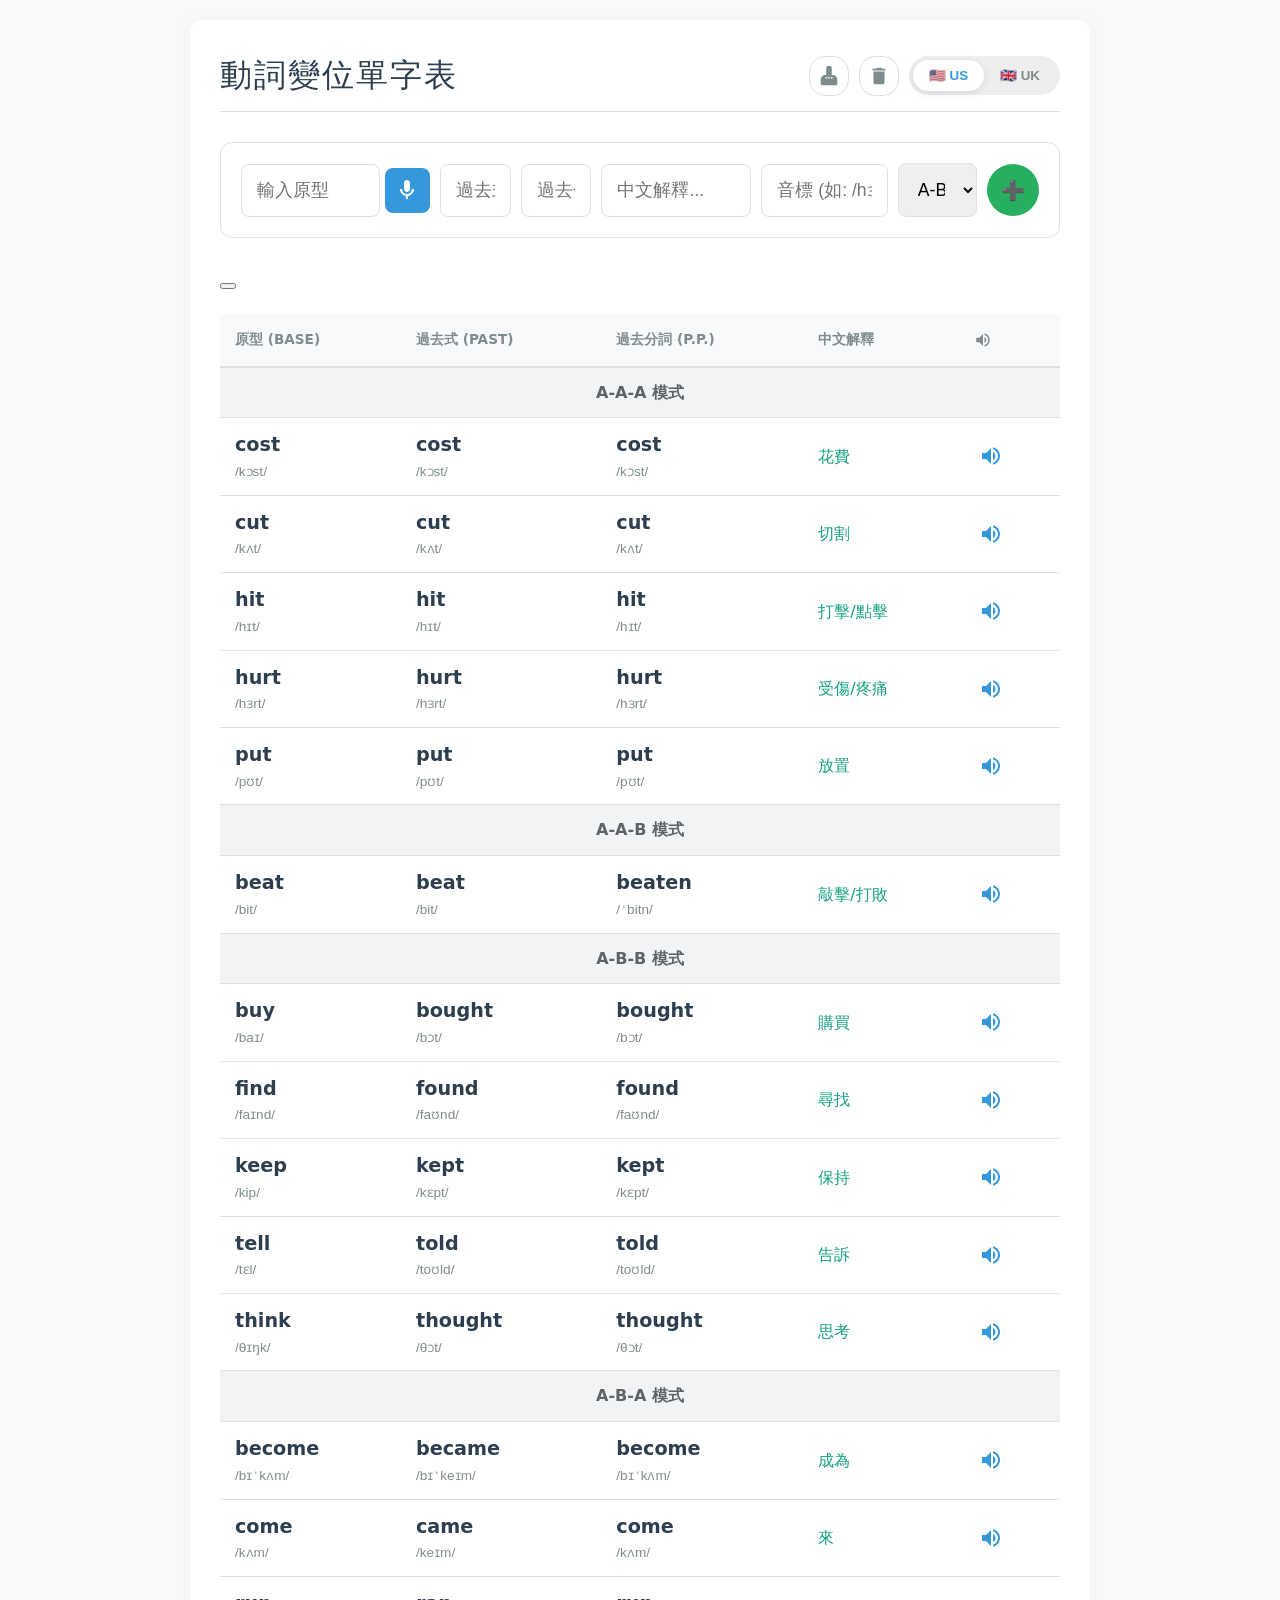
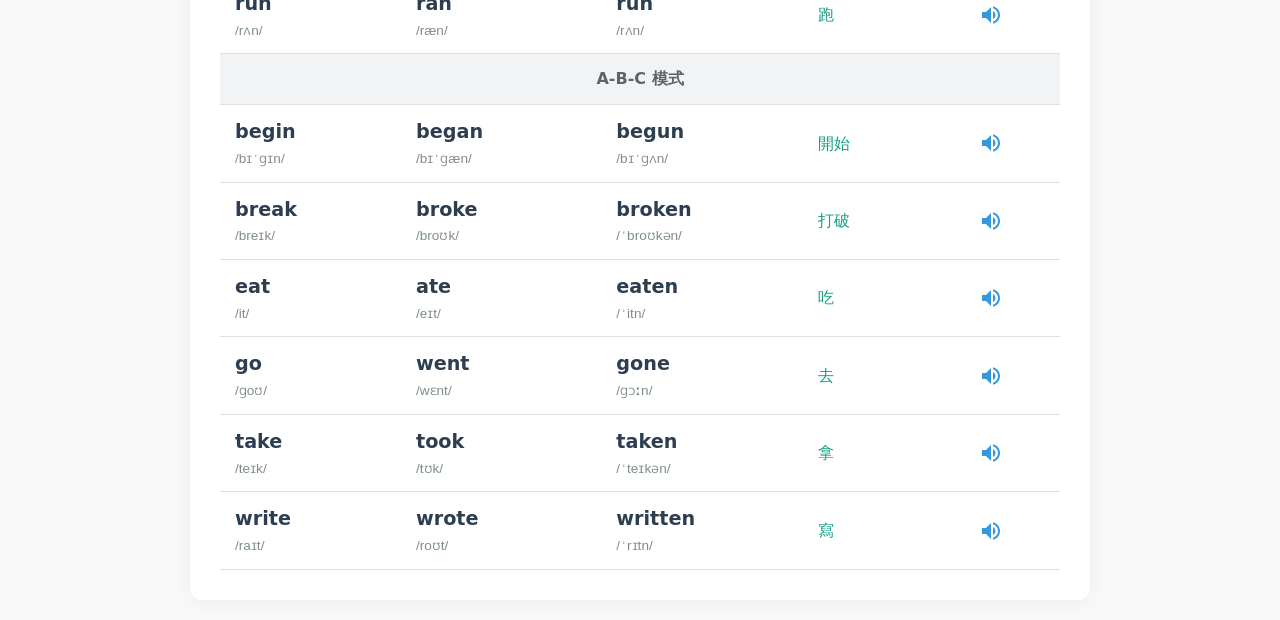
==== index.html @ b999a25f "Add files via upload" ====
<!DOCTYPE html>
<html lang="zh-TW">
<head>
    <meta charset="UTF-8">
    <meta name="viewport" content="width=device-width, initial-scale=1.0">
    <!-- 增加安全性：內容安全政策 (CSP) -->
    <meta http-equiv="Content-Security-Policy" content="default-src 'self'; script-src 'self' 'unsafe-inline'; style-src 'self' 'unsafe-inline'; connect-src 'self' https://api.dictionaryapi.dev https://api.mymemory.translated.net;">
    <title>動詞三態字典表 - Verb Conjugation</title>
    <link rel="stylesheet" href="style.css">
    <style>
        /* 確保 PC 版輸入框比例優化 */
        /* PC specific styles */
        @media (min-width: 601px) {
            .add-bar { display: flex; gap: 10px; align-items: center; }
            .add-input-group { flex: 4; display: flex; gap: 5px; align-items: center; }
            .input-with-hint { flex: 1.5; }
            #add-mean { flex: 2.5; }
            #add-ipa { flex: 2; }
            #add-type { flex: 1; }
            .add-bar input, .add-bar select { width: 100%; min-width: 0; }
        }
    </style>
</head>
<body>

<div class="container">
    <div class="header-container">
        <h1>動詞變位單字表</h1>
        <div class="header-controls">
            <button id="btn-clear-input" class="toggle-btn btn-manage" title="清除輸入內容" style="display: flex;">
                <svg class="icon" viewBox="0 0 24 24"><path d="M16 11h-1V3c0-1.1-.9-2-2-2h-2c-1.1 0-2 .9-2 2v8H8c-2.76 0-5 2.24-5 5v5c0 .55.45 1 1 1h16c.55 0 1-.45 1-1v-5c0-2.76-2.24-5-5-5zM9 13c.55 0 1 .45 1 1s-.45 1-1 1-1-.45-1-1 .45-1 1-1zm3 0c.55 0 1 .45 1 1s-.45 1-1 1-1-.45-1-1 .45-1 1-1zm3 0c.55 0 1 .45 1 1s-.45 1-1 1-1-.45-1-1 .45-1 1-1z"/></svg>
            </button>
            <button id="btn-toggle-delete" class="toggle-btn btn-manage" style="border: 1px solid var(--border-color); padding: 8px; display: flex; align-items: center; justify-content: center;" title="批量管理">
                <svg class="icon" viewBox="0 0 24 24"><path d="M6 19c0 1.1.9 2 2 2h8c1.1 0 2-.9 2-2V7H6v12zM19 4h-3.5l-1-1h-5l-1 1H5v2h14V4z"/></svg>
            </button>
            <div class="toggle-group">
                <button id="btn-us" class="toggle-btn active" title="美式發音">🇺🇸 US</button>
                <button id="btn-uk" class="toggle-btn" title="英式發音">🇬🇧 UK</button>
            </div>
        </div>
    </div>
    
    <!-- 快速新增功能區 -->
    <div class="add-bar">
        <div class="add-input-group">
            <input type="text" id="add-base" placeholder="輸入原型 ">
            <button id="btn-mic" title="語音輸入">
                <svg class="icon" viewBox="0 0 24 24"><path d="M12 14c1.66 0 3-1.34 3-3V5c0-1.66-1.34-3-3-3S9 3.34 9 5v6c0 1.66 1.34 3 3 3z"/><path d="M17 11c0 2.76-2.24 5-5 5s-5-2.24-5-5H5c0 3.53 2.61 6.43 6 6.92V21h2v-3.08c3.39-.49 6-3.39 6-6.92h-2z"/></svg>
            </button>
        </div>
        <div class="input-with-hint">
            <input type="text" id="add-past" placeholder="過去式 (Past)">
        </div>
        <div class="input-with-hint">
            <input type="text" id="add-pp" placeholder="過去分詞 (P.P.)">
        </div>
        <input type="text" id="add-mean" placeholder="中文解釋...">
        <input type="text" id="add-ipa" placeholder="音標 (如: /hɜrt/)">
        <select id="add-type" title="選擇變化模式">
            <option value="A-B-B">A-B-B (常見)</option>
            <option value="A-B-C">A-B-C</option>
            <option value="A-A-A">A-A-A</option>
            <option value="A-B-A">A-B-A</option>
        </select>
        <button class="btn-add" id="btn-confirm-add" title="確認加入">➕</button>
    </div>

    <div id="autofill-note" class="autofill-note">💡 查無收錄內容，請檢查預測結果或自行填入。</div>

    <button id="btn-confirm-delete" title="刪除"></button>

    <div class="table-container" style="overflow-x: auto; -webkit-overflow-scrolling: touch;">
        <table>
            <thead>
                <tr id="tableHeader">
                    <th class="checkbox-cell" style="display: none;"><input type="checkbox" id="select-all"></th>
                    <th>原型 (Base)</th>
                    <th>過去式 (Past)</th>
                    <th>過去分詞 (P.P.)</th>
                    <th>中文解釋</th>
                    <th title="發音">
                        <svg class="icon" style="width: 18px; height: 18px; color: #7f8c8d;" viewBox="0 0 24 24">
                            <path d="M3 9v6h4l5 5V4L7 9H3zm13.5 3c0-1.77-1.02-3.29-2.5-4.03v8.05c1.48-.73 2.5-2.25 2.5-4.02zM14 3.23v2.06c2.89.86 5 3.54 5 6.71s-2.11 5.85-5 6.71v2.06c4.01-.91 7-4.49 7-8.77s-2.99-7.86-7-8.77z"/>
                        </svg>
                    </th>
                </tr>
            </thead>
            <tbody id="verbTableBody">
                <!-- 動詞資料將由 JS 填充 -->
            </tbody>
        </table>
    </div>
</div>

<script>
    document.addEventListener('DOMContentLoaded', () => {
        const speakerIcon = `<svg class="icon" viewBox="0 0 24 24"><path d="M3 9v6h4l5 5V4L7 9H3zm13.5 3c0-1.77-1.02-3.29-2.5-4.03v8.05c1.48-.73 2.5-2.25 2.5-4.02zM14 3.23v2.06c2.89.86 5 3.54 5 6.71s-2.11 5.85-5 6.71v2.06c4.01-.91 7-4.49 7-8.77s-2.99-7.86-7-8.77z"/></svg>`;
        const manageIcon = `<svg class="icon" viewBox="0 0 24 24"><path d="M6 19c0 1.1.9 2 2 2h8c1.1 0 2-.9 2-2V7H6v12zM19 4h-3.5l-1-1h-5l-1 1H5v2h14V4z"/></svg>`;
        const cancelIcon = `<svg class="icon" viewBox="0 0 24 24"><path d="M19 6.41L17.59 5 12 10.59 6.41 5 5 6.41 10.59 12 5 17.59 6.41 19 12 13.41 17.59 19 19 17.59 13.41 12z"/></svg>`;

        const defaultVerbs = [
            // A-A-A 模式 (三態同形)
            { type: "A-A-A", mean: "切割", base: { us: ["cut", "/kʌt/"], uk: ["cut", "/kʌt/"] }, past: { us: ["cut", "/kʌt/"], uk: ["cut", "/kʌt/"] }, pp: { us: ["cut", "/kʌt/"], uk: ["cut", "/kʌt/"] } },
            { type: "A-A-A", mean: "放置", base: { us: ["put", "/pʊt/"], uk: ["put", "/pʊt/"] }, past: { us: ["put", "/pʊt/"], uk: ["put", "/pʊt/"] }, pp: { us: ["put", "/pʊt/"], uk: ["put", "/pʊt/"] } },
            { type: "A-A-A", mean: "花費", base: { us: ["cost", "/kɔst/"], uk: ["cost", "/kɒst/"] }, past: { us: ["cost", "/kɔst/"], uk: ["cost", "/kɒst/"] }, pp: { us: ["cost", "/kɔst/"], uk: ["cost", "/kɒst/"] } },
            { type: "A-A-A", mean: "受傷/疼痛", base: { us: ["hurt", "/hɜrt/"], uk: ["hurt", "/hɜːt/"] }, past: { us: ["hurt", "/hɜrt/"], uk: ["hurt", "/hɜːt/"] }, pp: { us: ["hurt", "/hɜrt/"], uk: ["hurt", "/hɜːt/"] } },
            { type: "A-A-A", mean: "打擊/點擊", base: { us: ["hit", "/hɪt/"], uk: ["hit", "/hɪt/"] }, past: { us: ["hit", "/hɪt/"], uk: ["hit", "/hɪt/"] }, pp: { us: ["hit", "/hɪt/"], uk: ["hit", "/hɪt/"] } },
            
            // A-A-B 模式 (原型與過去式相同)
            { type: "A-A-B", mean: "敲擊/打敗", base: { us: ["beat", "/bit/"], uk: ["beat", "/biːt/"] }, past: { us: ["beat", "/bit/"], uk: ["beat", "/biːt/"] }, pp: { us: ["beaten", "/ˈbitn/"], uk: ["beaten", "/ˈbiːtn/"] } },

            // A-B-B 模式 (過去式與過去分詞相同)
            { type: "A-B-B", mean: "購買", base: { us: ["buy", "/baɪ/"], uk: ["buy", "/baɪ/"] }, past: { us: ["bought", "/bɔt/"], uk: ["bought", "/bɔːt/"] }, pp: { us: ["bought", "/bɔt/"], uk: ["bought", "/bɔːt/"] } },
            { type: "A-B-B", mean: "保持", base: { us: ["keep", "/kip/"], uk: ["keep", "/kiːp/"] }, past: { us: ["kept", "/kɛpt/"], uk: ["kept", "/kɛpt/"] }, pp: { us: ["kept", "/kɛpt/"], uk: ["kept", "/kɛpt/"] } },
            { type: "A-B-B", mean: "尋找", base: { us: ["find", "/faɪnd/"], uk: ["find", "/faɪnd/"] }, past: { us: ["found", "/faʊnd/"], uk: ["found", "/faʊnd/"] }, pp: { us: ["found", "/faʊnd/"], uk: ["found", "/faʊnd/"] } },
            { type: "A-B-B", mean: "告訴", base: { us: ["tell", "/tɛl/"], uk: ["tell", "/tɛl/"] }, past: { us: ["told", "/toʊld/"], uk: ["told", "/təʊld/"] }, pp: { us: ["told", "/toʊld/"], uk: ["told", "/təʊld/"] } },
            { type: "A-B-B", mean: "思考", base: { us: ["think", "/θɪŋk/"], uk: ["think", "/θɪŋk/"] }, past: { us: ["thought", "/θɔt/"], uk: ["thought", "/θɔːt/"] }, pp: { us: ["thought", "/θɔt/"], uk: ["thought", "/θɔːt/"] } },

            // A-B-A 模式 (原型與過去分詞相同)
            { type: "A-B-A", mean: "跑", base: { us: ["run", "/rʌn/"], uk: ["run", "/rʌn/"] }, past: { us: ["ran", "/ræn/"], uk: ["ran", "/ræn/"] }, pp: { us: ["run", "/rʌn/"], uk: ["run", "/rʌn/"] } },
            { type: "A-B-A", mean: "成為", base: { us: ["become", "/bɪˈkʌm/"], uk: ["become", "/bɪˈkʌm/"] }, past: { us: ["became", "/bɪˈkeɪm/"], uk: ["became", "/bɪˈkeɪm/"] }, pp: { us: ["become", "/bɪˈkʌm/"], uk: ["become", "/bɪˈkʌm/"] } },
            { type: "A-B-A", mean: "來", base: { us: ["come", "/kʌm/"], uk: ["come", "/kʌm/"] }, past: { us: ["came", "/keɪm/"], uk: ["came", "/keɪm/"] }, pp: { us: ["come", "/kʌm/"], uk: ["come", "/kʌm/"] } },

            // A-B-C 模式 (三態皆不同形)
            { type: "A-B-C", mean: "去", base: { us: ["go", "/ɡoʊ/"], uk: ["go", "/ɡəʊ/"] }, past: { us: ["went", "/wɛnt/"], uk: ["went", "/wɛnt/"] }, pp: { us: ["gone", "/ɡɔːn/"], uk: ["gone", "/ɡɒn/"] } },
            { type: "A-B-C", mean: "吃", base: { us: ["eat", "/it/"], uk: ["eat", "/iːt/"] }, past: { us: ["ate", "/eɪt/"], uk: ["ate", "/et/"] }, pp: { us: ["eaten", "/ˈitn/"], uk: ["eaten", "/ˈiːtn/"] } },
            { type: "A-B-C", mean: "拿", base: { us: ["take", "/teɪk/"], uk: ["take", "/teɪk/"] }, past: { us: ["took", "/tʊk/"], uk: ["took", "/tʊk/"] }, pp: { us: ["taken", "/ˈteɪkən/"], uk: ["taken", "/ˈteɪkən/"] } },
            { type: "A-B-C", mean: "寫", base: { us: ["write", "/raɪt/"], uk: ["write", "/raɪt/"] }, past: { us: ["wrote", "/roʊt/"], uk: ["wrote", "/rəʊt/"] }, pp: { us: ["written", "/ˈrɪtn/"], uk: ["written", "/ˈrɪtn/"] } },
            { type: "A-B-C", mean: "打破", base: { us: ["break", "/breɪk/"], uk: ["break", "/breɪk/"] }, past: { us: ["broke", "/broʊk/"], uk: ["broke", "/brəʊk/"] }, pp: { us: ["broken", "/ˈbroʊkən/"], uk: ["broken", "/ˈbrəʊkən/"] } },
            { type: "A-B-C", mean: "開始", base: { us: ["begin", "/bɪˈɡɪn/"], uk: ["begin", "/bɪˈɡɪn/"] }, past: { us: ["began", "/bɪˈɡæn/"], uk: ["began", "/bɪˈɡæn/"] }, pp: { us: ["begun", "/bɪˈɡʌn/"], uk: ["begun", "/bɪˈɡʌn/"] } }
        ];

        let customVerbs = JSON.parse(localStorage.getItem('customVerbs')) || [];
        let hiddenDefaultIds = JSON.parse(localStorage.getItem('hiddenDefaultIds')) || [];
        let isDeleteMode = false;
        let currentLang = 'us';

        const tableBody = document.getElementById('verbTableBody');
        const btnToggleDelete = document.getElementById('btn-toggle-delete');
        const btnConfirmDelete = document.getElementById('btn-confirm-delete');
        const btnClearInput = document.getElementById('btn-clear-input');
        const btnUs = document.getElementById('btn-us');
        const btnUk = document.getElementById('btn-uk');
        const btnMic = document.getElementById('btn-mic');
        const addBase = document.getElementById('add-base');
        const addPast = document.getElementById('add-past');
        const addPp = document.getElementById('add-pp');
        const addMean = document.getElementById('add-mean');
        const addIpa = document.getElementById('add-ipa');
        const addType = document.getElementById('add-type');
        const btnConfirmAdd = document.getElementById('btn-confirm-add');

        let autoFillTimeout;
        const predictForms = (word) => {
            // 預設為規則變化
            let past = word + "ed";
            let isIrregular = false; // 標記是否為不規則預測

            // 1. 特殊類規律不規則變化
            if (word.endsWith('eep') && word.length > 3) { 
                past = word.slice(0, -3) + "ept"; // keep -> kept, sleep -> slept
                isIrregular = true;
            } else if (word.endsWith('ell') && (word === 'tell' || word === 'sell')) {
                past = word.slice(0, -3) + "old"; // tell -> told, sell -> sold
                isIrregular = true;
            } else if (word.endsWith('ind') && word.length > 3) {
                past = word.slice(0, -3) + "ound"; // find -> found, bind -> bound
                isIrregular = true;
            } else if (word === 'say') {
                past = "said";
                isIrregular = true;
            } else if (word.endsWith('atch') && word.length > 4) { // catch -> caught
                past = word.slice(0, -4) + "aught";
                isIrregular = true;
            } else if (word.endsWith('each') && word.length > 4) { // teach -> taught
                past = word.slice(0, -4) + "aught";
                isIrregular = true;
            } else if (word === 'pay') {
                past = "paid";
                isIrregular = true;
            } else if (word === 'lay') {
                past = "laid";
                isIrregular = true;
            }
            // 2. 結尾為 e (如 bake -> baked)
            else if (word.endsWith('e')) {
                past = word + "d";
            } 
            // 3. 結尾為 子音 + y (如 study -> studied)
            else if (word.endsWith('y') && !/[aeiou]y$/.test(word)) {
                past = word.slice(0, -1) + "ied";
            }
            // 4. 重複字尾規則 (短母音 + 單子音，如 stop -> stopped)
            else if (word.match(/[bcdfghjklmnpqrstvwxyz][aeiou][bcdfghjklmnpqrstvwxyz]$/)) {
                const lastChar = word.slice(-1);
                if (!['y','w','x'].includes(lastChar)) {
                    past = word + lastChar + "ed";
                }
            }
            return { past, isIrregular };
        };

        const fetchIpaFromApi = async (word) => {
            try {
                const response = await fetch(`https://api.dictionaryapi.dev/api/v2/entries/en/${word}`);
                if (response.ok) {
                    const data = await response.json();
                    const entry = data[0];
                    let usIpa = "", ukIpa = "";
                    if (entry.phonetics && entry.phonetics.length > 0) {
                        const usEntry = entry.phonetics.find(p => p.audio?.includes('-us') || p.sourceUrl?.includes('cambridge'));
                        const ukEntry = entry.phonetics.find(p => p.audio?.includes('-uk') || !p.audio);
                        usIpa = (usEntry?.text || entry.phonetic || "").replace(/\//g, '');
                        ukIpa = (ukEntry?.text || entry.phonetic || "").replace(/\//g, '');
                    }
                    return { us: usIpa, uk: ukIpa };
                }
            } catch (e) {}
            return { us: "", uk: "" };
        };

        const performAutoFill = async () => {
            const val = addBase.value.trim().toLowerCase();
            const note = document.getElementById('autofill-note');
            if (val.length < 2) {
                if (note) note.style.display = 'none';
                return;
            }

            // 1. 優先從本地字典尋找準確資料
            const allVerbs = [...defaultVerbs, ...customVerbs];
            const found = allVerbs.find(v => 
                v.base.us[0].toLowerCase() === val || 
                v.base.uk[0].toLowerCase() === val
            );

            if (found) {
                addMean.value = found.mean;
                addPast.value = found.past.us[0];
                addPp.value = found.pp.us[0];
                addIpa.value = (found.base.us[1] || found.base.uk[1] || "").replace(/\//g, '');
                addType.value = found.type;
                
                [addMean, addIpa, addType, addPast, addPp].forEach(el => {
                    el.style.backgroundColor = '#e8f0fe';
                    setTimeout(() => el.style.backgroundColor = '', 500);
                });
                // 找到字典資料，隱藏提示圖示
                if (note) note.style.display = 'none';
                return;
            }

            // 2. 找不到則進行智慧預測與 API 抓取
            clearTimeout(autoFillTimeout);
            autoFillTimeout = setTimeout(async () => {
                if (note) note.style.display = 'block';
                addType.value = "A-B-B"; // 預測模式預設為 A-B-B
                const { past: predictedPast, isIrregular } = predictForms(val); // 獲取預測結果及是否為不規則
                
                addPast.value = predictedPast;
                addPp.value = predictedPast; // 對於 A-B-B 模式，過去分詞與過去式相同

                const ipa = await fetchIpaFromApi(val);
                addIpa.value = ipa.us || ipa.uk || "";

                if (addIpa.value) {
                    addIpa.style.backgroundColor = '#d1f2eb';
                    setTimeout(() => addIpa.style.backgroundColor = '', 800);
                }
            }, 800);
        };

        addBase.addEventListener('input', performAutoFill);

        // 清除按鈕功能 (掃把)
        btnClearInput.addEventListener('click', () => {
            addBase.value = ''; addPast.value = ''; addPp.value = '';
            addMean.value = ''; addIpa.value = '';
            const note = document.getElementById('autofill-note');
            if (note) note.style.display = 'none';
            addBase.focus();
        });

        const renderTable = (filter = '') => {
            tableBody.innerHTML = '';
            const getIpaHtml = (ipa) => {
                if (typeof ipa !== 'string') return '';
                const trimmed = ipa.trim();
                return (!trimmed || trimmed === "" || trimmed === "/ /") ? '' : `<span class="ipa">${trimmed}</span>`;
            };

            const query = filter.toLowerCase().trim();
            const allVerbs = [
                ...defaultVerbs.filter(v => !hiddenDefaultIds.includes(v.base.us[0])),
                ...customVerbs
            ];

            const groupOrder = ["A-A-A", "A-A-B", "A-B-B", "A-B-A", "A-B-C"];
            document.querySelector('.checkbox-cell').style.display = isDeleteMode ? 'table-cell' : 'none';

            groupOrder.forEach(groupType => {
                const groupVerbs = allVerbs.filter(v => {
                    if (v.type !== groupType) return false;
                    if (!query) return true;
                    return v.mean.includes(query) || 
                           v.base[currentLang][0].toLowerCase().includes(query);
                });
                if (groupVerbs.length === 0) return;

                // 加入排序邏輯：在每個分類模式內，按字母 A-Z 排序
                groupVerbs.sort((a, b) => a.base[currentLang][0].localeCompare(b.base[currentLang][0]));

                const headerRow = document.createElement('tr');
                headerRow.innerHTML = `<td colspan="${isDeleteMode ? 6 : 5}" class="group-header">${groupType} 模式</td>`;
                tableBody.appendChild(headerRow);

                groupVerbs.forEach(v => {
                    const data = { base: v.base[currentLang], past: v.past[currentLang], pp: v.pp[currentLang] };
                    const verbId = v.id || v.base.us[0];
                    const row = document.createElement('tr');
                    row.innerHTML = `
                        <td class="checkbox-cell" style="display: ${isDeleteMode ? 'table-cell' : 'none'};">
                            <input type="checkbox" class="verb-checkbox" data-id="${verbId}">
                        </td>
                        <td class="word-cell" data-speak="${data.base[0]}">${data.base[0]}${getIpaHtml(data.base[1])}</td>
                        <td data-speak="${data.past[0]}">${data.past[0]}${getIpaHtml(data.past[1])}</td>
                        <td data-speak="${data.pp[0]}">${data.pp[0]}${getIpaHtml(data.pp[1])}</td>
                        <td class="meaning">${v.mean}</td>
                        <td><button class="btn-speak" data-speak="${data.base[0]}, ${data.past[0]}, ${data.pp[0]}">${speakerIcon}</button></td>
                    `;
                    tableBody.appendChild(row);
                });
            });
        };

        btnConfirmAdd.addEventListener('click', () => {
            const base = addBase.value.trim();
            const mean = addMean.value.trim();
            if (!base || !mean) return alert("請填寫單字與解釋");

            const { past: predPast } = predictForms(base);
            const newVerb = {
                id: Date.now(),
                type: addType.value,
                mean: mean,
                base: { us: [base, addIpa.value], uk: [base, addIpa.value] },
                past: { us: [addPast.value || predPast, ""], uk: [addPast.value || predPast, ""] },
                pp: { us: [addPp.value || predPast, ""], uk: [addPp.value || predPast, ""] }
            };

            customVerbs.push(newVerb);
            localStorage.setItem('customVerbs', JSON.stringify(customVerbs));
            addBase.value = ''; addMean.value = ''; addPast.value = ''; addPp.value = ''; addIpa.value = '';
            renderTable();
            const note = document.getElementById('autofill-note');
            if (note) note.style.display = 'none';
        });

        // 語音辨識
        const Recognition = window.SpeechRecognition || window.webkitSpeechRecognition;
        if (Recognition) {
            let recognition = new Recognition();
            recognition.lang = 'en-US'; // 指定為英文辨識以提高準確度
            recognition.interimResults = false; 
            recognition.maxAlternatives = 1;
            recognition.continuous = false; // iOS 建議設為 false 以提高穩定性

            recognition.onstart = () => btnMic.classList.add('recording');
            recognition.onend = () => btnMic.classList.remove('recording');
            
            btnMic.addEventListener('click', () => {
                if (btnMic.classList.contains('recording')) {
                    recognition.stop();
                    return;
                }

                // 立即加入樣式，讓 iOS 使用者有感 (橘色+動態)
                btnMic.classList.add('recording');

                // 點擊時先檢查是否為安全連線 (HTTPS)
                if (!window.isSecureContext && location.hostname !== 'localhost') {
                    alert('語音功能僅支援 HTTPS 安全連線。手機測試請務必使用 HTTPS 環境。');
                    btnMic.classList.remove('recording');
                    return;
                }

                try {
                    recognition.start();
                } catch (err) {
                    console.error("啟動失敗:", err);
                    btnMic.classList.remove('recording');
                }
            });

            recognition.onresult = (e) => {
                addBase.value = e.results[0][0].transcript.toLowerCase();
                // 語音輸入後也觸發自動填寫
                addPast.value = ''; // 清空舊的預測
                addPp.value = ''; // 清空舊的預測
                performAutoFill();
            };

            recognition.onerror = (e) => {
                console.error('語音辨識錯誤:', e.error);
                btnMic.classList.remove('recording');
                if (e.error === 'not-allowed') {
                    alert('無法存取麥克風。請檢查：\n1. 網址是否為 HTTPS 安全連線。\n2. 已在系統設定中允許瀏覽器使用麥克風。\n3. iOS 使用者請務必使用 Safari 瀏覽器，避免使用 Line/FB 內建瀏覽器。');
                } else if (e.error === 'network') {
                    alert('網路連線異常，語音辨識失敗。');
                }
            };
        } else {
            btnMic.style.opacity = '0.5';
            btnMic.title = '此瀏覽器不支援語音輸入';
        }

        btnToggleDelete.addEventListener('click', () => {
            isDeleteMode = !isDeleteMode;
            btnToggleDelete.innerHTML = isDeleteMode ? cancelIcon : manageIcon;
            btnConfirmDelete.style.display = isDeleteMode ? 'flex' : 'none';
            btnConfirmDelete.innerHTML = `${manageIcon} 執行刪除 (0)`;
            document.querySelector('table').classList.toggle('delete-mode', isDeleteMode);
            renderTable();
        });

        // 更新選中計數邏輯
        tableBody.addEventListener('change', (e) => {
            if (e.target.classList.contains('verb-checkbox')) {
                const count = document.querySelectorAll('.verb-checkbox:checked').length;
                btnConfirmDelete.innerHTML = `${manageIcon} 執行刪除 (${count})`;
            }
        });

        // 全選功能邏輯
        const selectAll = document.getElementById('select-all');
        if (selectAll) {
            selectAll.addEventListener('change', (e) => {
                const checkboxes = document.querySelectorAll('.verb-checkbox');
                checkboxes.forEach(cb => cb.checked = e.target.checked);
                const count = document.querySelectorAll('.verb-checkbox:checked').length;
                btnConfirmDelete.innerHTML = `${manageIcon} 執行刪除 (${count})`;
            });
        }

        btnConfirmDelete.addEventListener('click', () => {
            const checked = document.querySelectorAll('.verb-checkbox:checked');
            const ids = Array.from(checked).map(cb => cb.getAttribute('data-id'));
            if (ids.length === 0) return;
            
            if (confirm(`確定刪除 ${ids.length} 個單字？`)) {
                customVerbs = customVerbs.filter(v => !ids.includes(v.id?.toString()));
                ids.forEach(id => {
                    if (defaultVerbs.some(dv => dv.base.us[0] === id)) hiddenDefaultIds.push(id);
                });
                localStorage.setItem('customVerbs', JSON.stringify(customVerbs));
                localStorage.setItem('hiddenDefaultIds', JSON.stringify(hiddenDefaultIds));
                isDeleteMode = false;
                btnToggleDelete.innerHTML = manageIcon;
                btnConfirmDelete.style.display = 'none';
                if (selectAll) selectAll.checked = false;
                renderTable();
            }
        });

        btnUs.addEventListener('click', () => {
            currentLang = 'us';
            btnUs.classList.add('active'); btnUk.classList.remove('active');
            renderTable();
        });

        btnUk.addEventListener('click', () => {
            currentLang = 'uk';
            btnUk.classList.add('active'); btnUs.classList.remove('active');
            renderTable();
        });

        const speak = (text, element) => {
            window.speechSynthesis.cancel();
            document.querySelectorAll('.speaking').forEach(el => el.classList.remove('speaking'));
            const msg = new SpeechSynthesisUtterance(text);
            msg.lang = currentLang === 'us' ? 'en-US' : 'en-GB';
            msg.rate = 0.85;
            if (element) {
                msg.onstart = () => element.classList.add('speaking');
                msg.onend = () => element.classList.remove('speaking');
            }
            window.speechSynthesis.speak(msg);
        };

        tableBody.addEventListener('click', (e) => {
            const clickable = e.target.closest('[data-speak]');
            if (clickable) speak(clickable.getAttribute('data-speak'), clickable);
        });

        renderTable();
    });
</script>
</body>
</html>
---- style.css ----
:root {
    --primary-color: #2c3e50;
    --accent-color: #3498db;
    --bg-color: #f9f9f9;
    --text-color: #333;
    --border-color: #e0e0e0;
}

* {
    box-sizing: border-box;
}

body {
    font-family: 'Segoe UI', system-ui, -apple-system, sans-serif;
    background-color: var(--bg-color);
    color: var(--text-color);
    line-height: 1.6;
    margin: 0;
    padding: 20px;
}

.container {
    max-width: 900px;
    margin: 0 auto;
    background: #fff;
    padding: 30px;
    border-radius: 12px;
    box-shadow: 0 4px 20px rgba(0,0,0,0.05);
}

.header-container {
    display: flex;
    justify-content: space-between;
    align-items: center;
    margin-bottom: 30px;
    border-bottom: 1px solid var(--border-color);
    padding-bottom: 10px;
}

.header-controls {
    display: flex;
    gap: 10px;
    align-items: center;
    flex-wrap: nowrap;
}

h1 {
    color: var(--primary-color);
    font-weight: 300;
    margin: 0;
    letter-spacing: 2px;
}

.toggle-group {
    display: flex;
    background: #eee;
    border-radius: 20px;
    padding: 4px;
}

.toggle-btn {
    border: none;
    padding: 8px 16px;
    border-radius: 16px;
    cursor: pointer;
    font-weight: 600;
    background: transparent;
    color: #7f8c8d;
    transition: all 0.3s;
}

.toggle-btn.active {
    background: #fff;
    color: var(--accent-color);
    box-shadow: 0 2px 8px rgba(0,0,0,0.1);
}

.btn-manage {
    border: 1px solid var(--border-color) !important;
    padding: 8px !important;
    display: flex;
    align-items: center;
    justify-content: center;
    width: 40px;
    height: 40px;
    background: #fff;
}

table {
    width: 100%;
    border-collapse: collapse;
    margin-top: 20px;
}

th {
    background-color: #f8f9fa;
    color: #7f8c8d;
    font-weight: 600;
    text-transform: uppercase;
    font-size: 0.85rem;
    padding: 15px;
    text-align: left;
    border-bottom: 2px solid var(--border-color);
}

td {
    padding: 12px 15px; /* 統一內距 */
    border-bottom: 1px solid var(--border-color);
    vertical-align: middle;
}

.word-cell, td:nth-child(2), td:nth-child(3), td:nth-child(4) {
    font-size: 1.2rem; /* 增加單字字體大小 */
    font-weight: 600;
    color: var(--primary-color);
    cursor: pointer;
    transition: background-color 0.2s;
}

td:hover:not(.meaning):not(:last-child) {
    background-color: #ebf5fb;
}

.ipa {
    display: block;
    font-size: 0.85rem;
    color: #7f8c8d;
    font-family: 'Arial', sans-serif;
    font-weight: normal;
}

/* 發音中文字變藍色 */
.speaking {
    color: #007bff !important;
    text-shadow: 0 0 2px rgba(0, 123, 255, 0.3);
}

/* 分類標題行樣式 */
.group-header {
    background-color: #f1f3f4;
    font-weight: bold;
    color: #5f6368;
    text-align: center;
}

.meaning {
    color: #16a085;
    font-weight: 500;
}

/* 圖示基礎樣式 */
.icon {
    width: 24px;
    height: 24px;
    fill: currentColor;
    display: inline-block;
    vertical-align: middle;
}

.btn-speak {
    background: none;
    border: none;
    cursor: pointer;
    color: var(--accent-color);
    display: flex;
    padding: 5px;
    transition: transform 0.2s;
}

.input-with-hint {
    position: relative;
    display: flex;
    align-items: center;
}
.input-with-hint input {
    flex-grow: 1;
}
.autofill-note {
    display: none;
    color: #d35400;
    font-size: 0.9rem;
    margin: -20px 0 20px 10px;
    font-weight: bold;
    animation: fadeIn 0.3s;
}

.btn-speak:hover {
    transform: scale(1.2);
}

tr:hover {
    background-color: #fcfcfc;
}

/* 批量管理樣式 */
.checkbox-cell {
    display: none; /* 預設隱藏左側方框 */
    width: 45px;
    text-align: center;
    vertical-align: middle;
}

.delete-mode .checkbox-cell {
    display: table-cell !important; /* 強制顯示 */
}

.btn-confirm-delete {
    background-color: #e74c3c;
    color: white;
    border: none;
    padding: 8px 15px;
    border-radius: 8px;
    margin-bottom: 20px; /* 回到原位，保留下方間距 */
    cursor: pointer;
    font-weight: bold;
    display: none;
    align-items: center;
    justify-content: center;
    gap: 8px;
    transition: background 0.2s;
}
#btn-confirm-delete:hover { background-color: #c0392b;color: white;border: none; }

/* 快速新增區塊樣式 */
.add-bar {
    display: flex;
    gap: 15px;
    margin-bottom: 30px;
    padding: 20px;
    background: #fff;
    border: 1px solid var(--border-color);
    border-radius: 12px;
    flex-wrap: wrap;
    align-items: center;
}

.add-input-group {
    display: flex;
    flex: 10; /* 加寬原型輸入區域的比例 */
    gap: 10px;
    min-width: 0;
    align-items: center;
}

.add-bar input, .add-bar select {
    padding: 15px;
    border: 1px solid var(--border-color);
    border-radius: 8px;
    font-size: 1.1rem;
    outline: none;
    min-width: 0;
}

.add-bar input:focus {
    border-color: var(--accent-color);
}

#add-base { flex: 1; }
#add-past, #add-pp { flex: 1.5; }
#add-mean { flex: 2.5; }
#add-ipa { flex: 2; }
#add-type { flex: 0.8; }

.btn-add {
    background: #27ae60;
    color: white;
    border: none;
    width: 52px;
    height: 52px;
    border-radius: 50%;
    cursor: pointer;
    font-size: 1.2rem;
    display: flex;
    align-items: center;
    justify-content: center;
    flex-shrink: 0;
    transition: all 0.3s;
}

@keyframes fadeIn { from { opacity: 0; } to { opacity: 1; } }

.btn-add:hover {
    background: #219150;
    transform: scale(1.1);
}

#btn-mic {
    background: var(--accent-color);
    color: white;
    border: none;
    border-radius: 8px;
    width: 45px;
    height: 45px;
    cursor: pointer;
    font-size: 1rem;
    display: flex;
    align-items: center;
    justify-content: center;
    flex-shrink: 0;
    transition: all 0.3s;
}

@keyframes pulse-orange {
    0% { transform: scale(1); box-shadow: 0 0 0 0 rgba(230, 126, 34, 0.7); }
    70% { transform: scale(1.1); box-shadow: 0 0 0 10px rgba(230, 126, 34, 0); }
    100% { transform: scale(1); box-shadow: 0 0 0 0 rgba(230, 126, 34, 0); }
}

#btn-mic.recording {
    background: #e67e22 !important; /* 橘色 */
    animation: pulse-orange 1.5s infinite;
    border: 2px solid #fff;
}

@media (max-width: 600px) {
    .container { padding: 15px; }
    
    .header-container {
        flex-direction: column;
        align-items: flex-start;
        gap: 15px;
    }
    .header-controls {
        width: 100%;
        justify-content: flex-start;
    }
    th, td { padding: 8px 5px; font-size: 0.85rem; }
    .ipa { font-size: 0.75rem; }
    .checkbox-cell { width: 30px; }

    /* RWD 快速新增區塊佈局調整 */
    .add-bar {
        gap: 8px;
        padding: 12px;
        flex-wrap: wrap;
    }
    .add-input-group {
        flex: 1 1 100% !important; /* 第一列：原型 + 喇叭 */
        order: 1;
    }
    .add-bar .input-with-hint {
        flex: 1 1 calc(50% - 5px) !important; /* 第二列：過去式/分詞容器 */
        order: 2;
    }
    #add-mean {
        flex: 1 1 100% !important; /* 手機版讓中文解釋單獨一列，空間較充裕 */
        order: 4;
    }
    #add-ipa {
        flex: 1 1 calc(60% - 5px) !important; /* 顯示音標輸入框並設定較寬比例 */
        order: 5;
    }
    #add-type {
        flex: 1 1 calc(40% - 5px) !important; /* 模式與音標並排 */
        order: 6;
    }
    
    .btn-add {
        order: 7;
        margin: 5px auto 0;
        width: 48px;
        height: 48px;
    }
    /* 手機版單字字體大小調整 */
    .word-cell, td:nth-child(2), td:nth-child(3), td:nth-child(4) {
        font-size: 1rem;
    }
    .add-bar input, .add-bar select {
        padding: 10px;
        font-size: 1rem;
    }
}
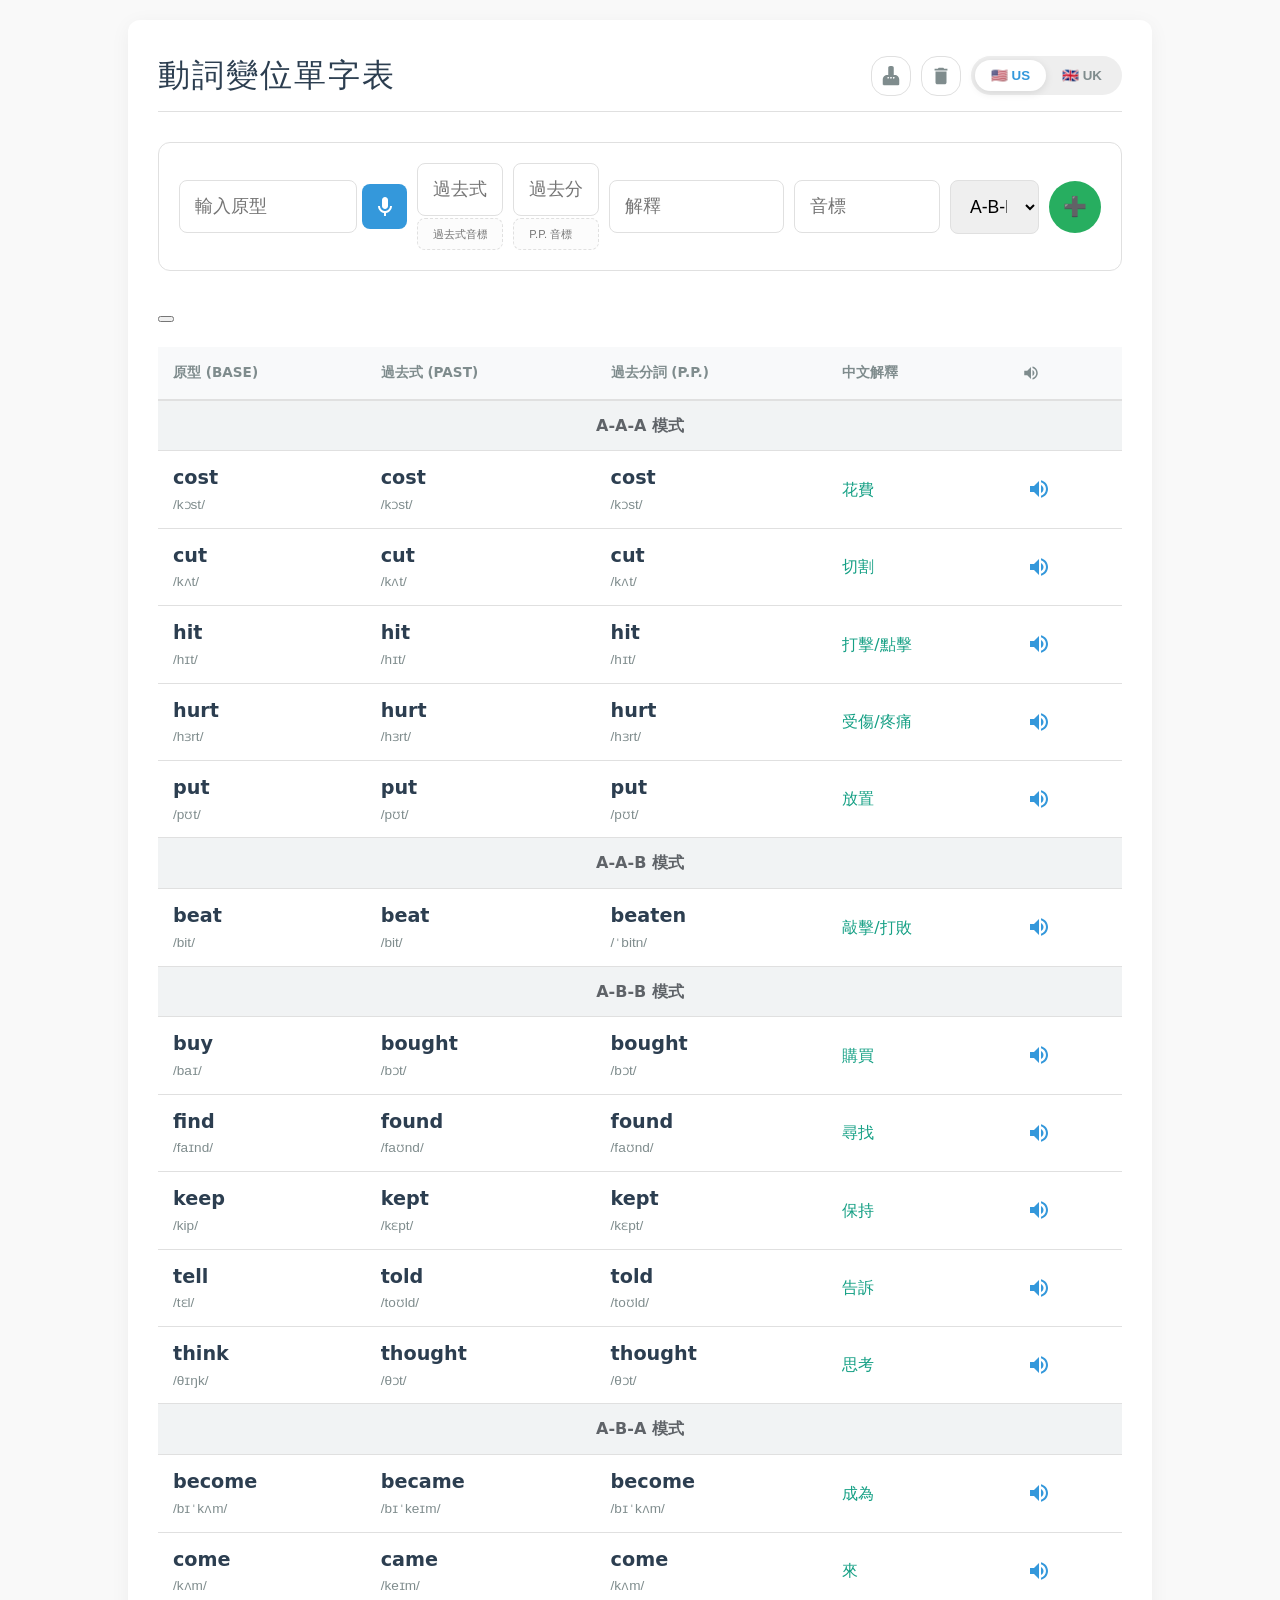
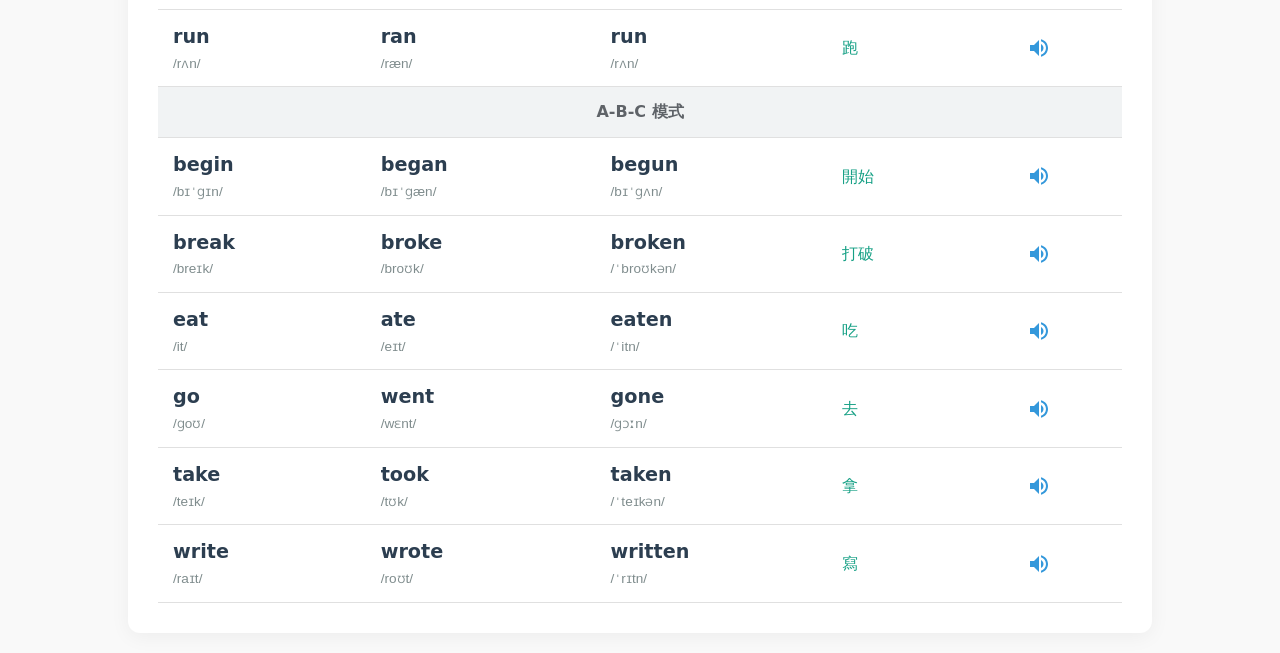
==== commit 3a268fc5: "Add files via upload" ====
--- a/index.html
+++ b/index.html
@@ -8,8 +8,26 @@
     <title>動詞三態字典表 - Verb Conjugation</title>
     <link rel="stylesheet" href="style.css">
     <style>
-        /* 確保 PC 版輸入框比例優化 */
-        /* PC specific styles */
+        /* 新增欄位通用樣式：確保音標框在所有裝置上都保持精簡 */
+        .input-with-hint { display: flex; flex-direction: column; gap: 2px; }
+        .ipa-input-sub { 
+            font-size: 11px !important; 
+            height: 24px !important; 
+            border-style: dashed !important; 
+            background-color: #fcfcfc; 
+            color: #555; 
+            padding: 2px 5px; 
+        }
+
+        /* 手機版佈局優化 (600px 以下) */
+        @media (max-width: 600px) {
+            .add-bar { display: grid; grid-template-columns: 1fr 1fr; gap: 8px; }
+            .add-input-group, #add-mean, .btn-add { grid-column: span 2; }
+            .input-with-hint, #add-ipa, #add-type { grid-column: span 1; }
+            .add-bar input, .add-bar select { width: 100%; box-sizing: border-box; }
+        }
+
+        /* PC 版比例優化 (601px 以上) */
         @media (min-width: 601px) {
             .add-bar { display: flex; gap: 10px; align-items: center; }
             .add-input-group { flex: 4; display: flex; gap: 5px; align-items: center; }
@@ -50,12 +68,14 @@
         </div>
         <div class="input-with-hint">
             <input type="text" id="add-past" placeholder="過去式 (Past)">
+            <input type="text" id="add-past-ipa" class="ipa-input-sub" placeholder="過去式音標">
         </div>
         <div class="input-with-hint">
             <input type="text" id="add-pp" placeholder="過去分詞 (P.P.)">
+            <input type="text" id="add-pp-ipa" class="ipa-input-sub" placeholder="P.P. 音標">
         </div>
-        <input type="text" id="add-mean" placeholder="中文解釋...">
-        <input type="text" id="add-ipa" placeholder="音標 (如: /hɜrt/)">
+        <input type="text" id="add-mean" placeholder="解釋">
+        <input type="text" id="add-ipa" placeholder="音標">
         <select id="add-type" title="選擇變化模式">
             <option value="A-B-B">A-B-B (常見)</option>
             <option value="A-B-C">A-B-C</option>
@@ -147,57 +167,147 @@
         const addPp = document.getElementById('add-pp');
         const addMean = document.getElementById('add-mean');
         const addIpa = document.getElementById('add-ipa');
+        const addPastIpa = document.getElementById('add-past-ipa');
+        const addPpIpa = document.getElementById('add-pp-ipa');
         const addType = document.getElementById('add-type');
         const btnConfirmAdd = document.getElementById('btn-confirm-add');
 
+        // 輔助函式：確保音標包含前後斜線 /
+        const ensureSlashes = (val) => {
+            if (!val || typeof val !== 'string') return "";
+            let str = val.trim();
+            if (!str) return "";
+            if (!str.startsWith('/')) str = '/' + str;
+            if (!str.endsWith('/')) str = str + '/';
+            return str;
+        };
+
+        // 根據發音規則或不規則模式，優化過去式/過去分詞的音標預測
+        const generatePastIpa = (baseIpa, baseWord, targetWord) => {
+            if (!targetWord || !baseWord) return "";
+            let cleanIpa = (baseIpa || "").replace(/\//g, '').trim();
+            const w = baseWord.toLowerCase();
+            const t = targetWord.toLowerCase();
+
+            // 1. 處理規則變化 (-ed) 的發音邏輯
+            if (t.endsWith('ed')) {
+                if (!cleanIpa) {
+                    // 若無基礎音標，根據拼寫結尾粗略判斷
+                    if (w.endsWith('t') || w.endsWith('d')) return "/...ɪd/";
+                    if (['p', 'k', 'f', 's', 'x'].some(s => w.endsWith(s)) || ['sh', 'ch'].some(s => w.endsWith(s))) return "/...t/";
+                    return "/...d/";
+                }
+                const lastPhoneme = cleanIpa.slice(-1);
+                // 結尾為 /t/ 或 /d/ -> /ɪd/
+                if (lastPhoneme === 't' || lastPhoneme === 'd') return `/${cleanIpa}ɪd/`;
+                // 無聲子音結尾 (p, k, f, s, ʃ, θ, tʃ) -> /t/
+                const unvoiced = ['p', 'k', 'f', 's', 'ʃ', 'θ'];
+                if (unvoiced.includes(lastPhoneme) || cleanIpa.endsWith('tʃ') || cleanIpa.endsWith('ʃ')) return `/${cleanIpa}t/`;
+                // 其他有聲結尾 -> /d/
+                return `/${cleanIpa}d/`;
+            }
+
+            // 2. 處理常見不規則音變模式 (需有基礎音標作為轉換基準)
+            if (!cleanIpa) return "";
+            
+            // i -> a/u 模式 (如 sing/sang: /sɪŋ/ -> /sæŋ/)
+            if (w.match(/.[i]([n][gk]|[m]|[n])$/) && (t.includes('a') || t.includes('u'))) {
+                const replacement = t.includes('a') ? 'æ' : 'ʌ';
+                return `/${cleanIpa.replace('ɪ', replacement)}/`;
+            }
+            // eep -> ept 模式 (如 keep/kept: /kip/ -> /kɛpt/)
+            if (w.endsWith('eep') && t.endsWith('ept')) return `/${cleanIpa.replace('ip', 'ɛpt')}/`;
+            // ell -> old 模式 (如 tell/told: /tɛl/ -> /toʊld/)
+            if (w.endsWith('ell') && t.endsWith('old')) return `/${cleanIpa.replace('ɛl', 'oʊld')}/`;
+            // ind -> ound 模式 (如 find/found: /faɪnd/ -> /faʊnd/)
+            if (w.endsWith('ind') && t.endsWith('ound')) return `/${cleanIpa.replace('aɪnd', 'aʊnd')}/`;
+            // ake -> ook/aken 模式 (如 take/took: /teɪk/ -> /tʊk/)
+            if (w.endsWith('ake') && t.endsWith('ook')) return `/${cleanIpa.replace('eɪk', 'ʊk')}/`;
+            if (w.endsWith('ake') && t.endsWith('aken')) return `/${cleanIpa.replace('eɪk', 'eɪkən')}/`;
+            // ow -> ew/own 模式 (如 know/knew: /noʊ/ -> /nu/)
+            if (w.endsWith('ow') && t.endsWith('ew')) return `/${cleanIpa.replace('oʊ', 'u')}/`;
+            if (w.endsWith('ow') && t.endsWith('own')) return `/${cleanIpa.replace('oʊ', 'oʊn')}/`;
+            // y/aw -> ew 模式 (如 fly/flew: /flaɪ/ -> /flu/, draw/drew: /drɔ/ -> /dru/)
+            if ((w.endsWith('fly') || w.endsWith('raw')) && t.endsWith('ew')) {
+                return `/${cleanIpa.replace(/(aɪ|ɔ)$/, 'u')}/`;
+            }
+            // ee/ea -> e 模式 (如 meet/met: /mit/ -> /mɛt/, lead/led: /lid/ -> /lɛd/)
+            if ((w.includes('ee') || w.includes('ea')) && t.length === w.length - 1) {
+                return `/${cleanIpa.replace(/i/, 'ɛ')}/`;
+            }
+            // stand -> stood 模式 (/stænd/ -> /stʊd/)
+            if (w.endsWith('stand') && t.endsWith('stood')) return `/${cleanIpa.replace('ænd', 'ʊd')}/`;
+            // 特殊處理：say -> said (/seɪ/ -> /sɛd/)
+            if (w === 'say' && t === 'said') return "/sɛd/";
+            if (w === 'pay' && t === 'paid') return "/peɪd/";
+            if (w === 'go' && t === 'went') return "/wɛnt/";
+            if (w === 'go' && t === 'gone') return "/ɡɔːn/";
+
+            return ""; 
+        };
+
         let autoFillTimeout;
         const predictForms = (word) => {
-            // 預設為規則變化
-            let past = word + "ed";
-            let isIrregular = false; // 標記是否為不規則預測
-
-            // 1. 特殊類規律不規則變化
-            if (word.endsWith('eep') && word.length > 3) { 
-                past = word.slice(0, -3) + "ept"; // keep -> kept, sleep -> slept
-                isIrregular = true;
-            } else if (word.endsWith('ell') && (word === 'tell' || word === 'sell')) {
-                past = word.slice(0, -3) + "old"; // tell -> told, sell -> sold
-                isIrregular = true;
-            } else if (word.endsWith('ind') && word.length > 3) {
-                past = word.slice(0, -3) + "ound"; // find -> found, bind -> bound
-                isIrregular = true;
-            } else if (word === 'say') {
-                past = "said";
-                isIrregular = true;
-            } else if (word.endsWith('atch') && word.length > 4) { // catch -> caught
-                past = word.slice(0, -4) + "aught";
-                isIrregular = true;
-            } else if (word.endsWith('each') && word.length > 4) { // teach -> taught
-                past = word.slice(0, -4) + "aught";
-                isIrregular = true;
-            } else if (word === 'pay') {
-                past = "paid";
-                isIrregular = true;
-            } else if (word === 'lay') {
-                past = "laid";
-                isIrregular = true;
-            }
-            // 2. 結尾為 e (如 bake -> baked)
-            else if (word.endsWith('e')) {
-                past = word + "d";
-            } 
-            // 3. 結尾為 子音 + y (如 study -> studied)
-            else if (word.endsWith('y') && !/[aeiou]y$/.test(word)) {
-                past = word.slice(0, -1) + "ied";
-            }
-            // 4. 重複字尾規則 (短母音 + 單子音，如 stop -> stopped)
-            else if (word.match(/[bcdfghjklmnpqrstvwxyz][aeiou][bcdfghjklmnpqrstvwxyz]$/)) {
-                const lastChar = word.slice(-1);
+            const w = word.toLowerCase();
+            let past = w + "ed";
+            let pp = w + "ed";
+            let type = "A-B-B";
+
+            // 1. 常見不規則模式預測
+            if (w.endsWith('eep') && w.length > 3) { 
+                past = pp = w.slice(0, -3) + "ept"; // keep, sleep, feel
+            } else if (w.endsWith('ell') && (w === 'tell' || w === 'sell')) {
+                past = pp = w.slice(0, -3) + "old";
+            } else if (w.endsWith('ind') && w.length > 3) {
+                past = pp = w.slice(0, -3) + "ound"; // find, bind
+            } else if (w.match(/.[i]([n][gk]|[m]|[n])$/)) { // sing, ring, drink, swim, begin
+                past = w.replace(/i([^i]*)$/, 'a$1');
+                pp = w.replace(/i([^i]*)$/, 'u$1');
+                type = "A-B-C";
+            } else if (w.endsWith('ake') && w.length > 3 && w !== 'bake' && w !== 'fake') { 
+                past = w.replace('ake', 'ook');
+                pp = w.replace('ake', 'aken');
+                type = "A-B-C";
+            } else if (w.match(/.[o]w$/) && w !== 'show' && w !== 'flow') { // know, grow, blow
+                past = w.replace('ow', 'ew');
+                pp = w.replace('ow', 'own');
+                type = "A-B-C";
+            } else if (w.match(/.[i]v[e]$/) && w.length > 3) { // drive, strive
+                past = w.replace('ive', 'ove');
+                pp = w.replace('ive', 'iven');
+                type = "A-B-C";
+            } else if (w === 'fly') {
+                past = 'flew'; pp = 'flown'; type = 'A-B-C';
+            } else if (w === 'draw') {
+                past = 'drew'; pp = 'drawn'; type = 'A-B-C';
+            } else if (w.endsWith('stand') && w.length >= 5) { // stand, understand
+                past = pp = w.slice(0, -5) + "stood";
+            } else if (w.match(/.[e][e][bcdglmnpt]$/)) { // meet, feed, bleed, speed
+                past = pp = w.replace('ee', 'e');
+            } else if (w === 'lead' || w === 'read') {
+                past = pp = (w === 'lead') ? 'led' : 'read';
+            } else if (w === 'say' || w === 'pay' || w === 'lay') {
+                past = pp = w.slice(0, -2) + "aid";
+            } else if ((w.endsWith('atch') || w.endsWith('each')) && w.length > 4) { 
+                past = pp = w.slice(0, -4) + "aught"; // catch, teach
+            } else if (w === 'bring' || w === 'buy' || w === 'fight' || w === 'think' || w === 'seek') {
+                const stems = { bring:'brough', buy:'bough', fight:'fough', think:'though', seek:'sough' };
+                past = pp = stems[w] + "t";
+            } else if (w === 'go') { 
+                past = 'went'; pp = 'gone'; type = 'A-B-C';
+            }
+            // 2. 規則變化規則 (-ed)
+            else if (w.endsWith('e')) {
+                past = pp = w + "d";
+            } else if (w.endsWith('y') && !/[aeiou]y$/.test(w)) {
+                past = pp = w.slice(0, -1) + "ied";
+            } else if (w.match(/[bcdfghjklmnpqrstvwxyz][aeiou][bcdfghjklmnpqrstvwxyz]$/)) {
+                const lastChar = w.slice(-1);
                 if (!['y','w','x'].includes(lastChar)) {
-                    past = word + lastChar + "ed";
-                }
-            }
-            return { past, isIrregular };
+                    past = pp = w + lastChar + "ed";
+                }
+            }
+            return { past, pp, type };
         };
 
         const fetchIpaFromApi = async (word) => {
@@ -210,8 +320,8 @@
                     if (entry.phonetics && entry.phonetics.length > 0) {
                         const usEntry = entry.phonetics.find(p => p.audio?.includes('-us') || p.sourceUrl?.includes('cambridge'));
                         const ukEntry = entry.phonetics.find(p => p.audio?.includes('-uk') || !p.audio);
-                        usIpa = (usEntry?.text || entry.phonetic || "").replace(/\//g, '');
-                        ukIpa = (ukEntry?.text || entry.phonetic || "").replace(/\//g, '');
+                        usIpa = (usEntry?.text || entry.phonetic || "");
+                        ukIpa = (ukEntry?.text || entry.phonetic || "");
                     }
                     return { us: usIpa, uk: ukIpa };
                 }
@@ -238,10 +348,12 @@
                 addMean.value = found.mean;
                 addPast.value = found.past.us[0];
                 addPp.value = found.pp.us[0];
-                addIpa.value = (found.base.us[1] || found.base.uk[1] || "").replace(/\//g, '');
+                addIpa.value = ensureSlashes(found.base.us[1] || found.base.uk[1] || "");
+                addPastIpa.value = ensureSlashes(found.past.us[1] || "");
+                addPpIpa.value = ensureSlashes(found.pp.us[1] || "");
                 addType.value = found.type;
                 
-                [addMean, addIpa, addType, addPast, addPp].forEach(el => {
+                [addMean, addIpa, addType, addPast, addPp, addPastIpa, addPpIpa].forEach(el => {
                     el.style.backgroundColor = '#e8f0fe';
                     setTimeout(() => el.style.backgroundColor = '', 500);
                 });
@@ -254,14 +366,26 @@
             clearTimeout(autoFillTimeout);
             autoFillTimeout = setTimeout(async () => {
                 if (note) note.style.display = 'block';
-                addType.value = "A-B-B"; // 預測模式預設為 A-B-B
-                const { past: predictedPast, isIrregular } = predictForms(val); // 獲取預測結果及是否為不規則
+                const { past: predPast, pp: predPp, type: predType } = predictForms(val);
                 
-                addPast.value = predictedPast;
-                addPp.value = predictedPast; // 對於 A-B-B 模式，過去分詞與過去式相同
+                addPast.value = predPast;
+                addPp.value = predPp;
+                addType.value = predType;
 
                 const ipa = await fetchIpaFromApi(val);
-                addIpa.value = ipa.us || ipa.uk || "";
+                let finalIpaToSet = ensureSlashes(ipa.us || ipa.uk || "");
+                
+                if (!finalIpaToSet && !addIpa.value) finalIpaToSet = ensureSlashes(val);
+                
+                if (finalIpaToSet) {
+                    addIpa.value = finalIpaToSet;
+                    // 自動預測過去式和 PP 的音標，僅在有結果時填入
+                    const pIpa = generatePastIpa(finalIpaToSet, val, predPast);
+                    if (pIpa) addPastIpa.value = pIpa;
+                    
+                    const ppIpa = generatePastIpa(finalIpaToSet, val, predPp);
+                    if (ppIpa) addPpIpa.value = ppIpa;
+                }
 
                 if (addIpa.value) {
                     addIpa.style.backgroundColor = '#d1f2eb';
@@ -272,10 +396,33 @@
 
         addBase.addEventListener('input', performAutoFill);
 
+        // 當手動修改原型音標時，同步更新過去式與 P.P. 的音標預測
+        addIpa.addEventListener('input', () => {
+            const baseVal = addBase.value.trim();
+            const baseIpa = addIpa.value.trim();
+            if (baseVal && baseIpa) {
+                const pIpa = generatePastIpa(baseIpa, baseVal, addPast.value.trim());
+                if (pIpa) addPastIpa.value = pIpa;
+                
+                const ppIpa = generatePastIpa(baseIpa, baseVal, addPp.value.trim());
+                if (ppIpa) addPpIpa.value = ppIpa;
+            }
+        });
+
+        // 當手動修改過去式或過去分詞單字時，同步更新其音標預測
+        addPast.addEventListener('input', () => {
+            const pIpa = generatePastIpa(addIpa.value, addBase.value, addPast.value.trim());
+            if (pIpa) addPastIpa.value = pIpa;
+        });
+        addPp.addEventListener('input', () => {
+            const ppIpa = generatePastIpa(addIpa.value, addBase.value, addPp.value.trim());
+            if (ppIpa) addPpIpa.value = ppIpa;
+        });
+
         // 清除按鈕功能 (掃把)
         btnClearInput.addEventListener('click', () => {
             addBase.value = ''; addPast.value = ''; addPp.value = '';
-            addMean.value = ''; addIpa.value = '';
+            addMean.value = ''; addIpa.value = ''; addPastIpa.value = ''; addPpIpa.value = '';
             const note = document.getElementById('autofill-note');
             if (note) note.style.display = 'none';
             addBase.focus();
@@ -337,20 +484,29 @@
             const base = addBase.value.trim();
             const mean = addMean.value.trim();
             if (!base || !mean) return alert("請填寫單字與解釋");
-
-            const { past: predPast } = predictForms(base);
+            
+            const finalIpa = ensureSlashes(addIpa.value);
+            const predicted = predictForms(base);
+            const pastText = addPast.value || predicted.past;
+            const ppText = addPp.value || predicted.pp;
+
+            // 優先使用手動修改的音標，若欄位為空則使用自動生成
+            const pastIpa = ensureSlashes(addPastIpa.value) || generatePastIpa(finalIpa, base, pastText);
+            const ppIpa = ensureSlashes(addPpIpa.value) || generatePastIpa(finalIpa, base, ppText);
+
             const newVerb = {
                 id: Date.now(),
                 type: addType.value,
                 mean: mean,
-                base: { us: [base, addIpa.value], uk: [base, addIpa.value] },
-                past: { us: [addPast.value || predPast, ""], uk: [addPast.value || predPast, ""] },
-                pp: { us: [addPp.value || predPast, ""], uk: [addPp.value || predPast, ""] }
+                base: { us: [base, finalIpa], uk: [base, finalIpa] },
+                past: { us: [pastText, pastIpa], uk: [pastText, pastIpa] },
+                pp: { us: [ppText, ppIpa], uk: [ppText, ppIpa] }
             };
 
             customVerbs.push(newVerb);
             localStorage.setItem('customVerbs', JSON.stringify(customVerbs));
             addBase.value = ''; addMean.value = ''; addPast.value = ''; addPp.value = ''; addIpa.value = '';
+            addPastIpa.value = ''; addPpIpa.value = '';
             renderTable();
             const note = document.getElementById('autofill-note');
             if (note) note.style.display = 'none';
@@ -365,27 +521,42 @@
             recognition.maxAlternatives = 1;
             recognition.continuous = false; // iOS 建議設為 false 以提高穩定性
 
-            recognition.onstart = () => btnMic.classList.add('recording');
-            recognition.onend = () => btnMic.classList.remove('recording');
+            recognition.onstart = () => {
+                btnMic.classList.add('recording');
+                addBase.placeholder = "請說...";
+                addBase.value = ""; // 清空內容以顯示 placeholder 提示
+            };
+            recognition.onend = () => {
+                btnMic.classList.remove('recording');
+                addBase.placeholder = "輸入原型 ";
+            };
             
             btnMic.addEventListener('click', () => {
+                // 1. 若已經在錄音中，執行停止並立即移除樣式
                 if (btnMic.classList.contains('recording')) {
-                    recognition.stop();
-                    return;
-                }
-
-                // 立即加入樣式，讓 iOS 使用者有感 (橘色+動態)
-                btnMic.classList.add('recording');
-
-                // 點擊時先檢查是否為安全連線 (HTTPS)
-                if (!window.isSecureContext && location.hostname !== 'localhost') {
-                    alert('語音功能僅支援 HTTPS 安全連線。手機測試請務必使用 HTTPS 環境。');
+                    try {
+                        recognition.stop();
+                    } catch (e) {
+                        recognition.abort(); // 強制中止
+                    }
                     btnMic.classList.remove('recording');
                     return;
                 }
 
+                // 2. 檢查安全性上下文 (iOS 必要)
+                if (!window.isSecureContext && location.hostname !== 'localhost') {
+                    alert('【連線不安全】\niOS 規定必須使用 HTTPS 網址才能開啟麥克風。請確認網址開頭為 https://');
+                    return;
+                }
+
+                // 3. 嘗試啟動並提供視覺回饋
                 try {
+                    // 先嘗試停止舊的實例以確保乾淨啟動
+                    try { recognition.abort(); } catch(e) {}
+                    
                     recognition.start();
+                    // 啟動成功後加入樣式（iOS 有時 start() 後才會真正變色）
+                    btnMic.classList.add('recording');
                 } catch (err) {
                     console.error("啟動失敗:", err);
                     btnMic.classList.remove('recording');
@@ -474,17 +645,33 @@
             renderTable();
         });
 
+        let currentUtterance = null; // 放在全域避免被垃圾回收導致發音中斷
+
         const speak = (text, element) => {
+            if (!window.speechSynthesis) return;
+            
+            // 1. 先取消正在進行的所有語音，確保新的語音能立即執行
             window.speechSynthesis.cancel();
+            
+            // 2. 清除所有正在發音的 UI 樣式
             document.querySelectorAll('.speaking').forEach(el => el.classList.remove('speaking'));
-            const msg = new SpeechSynthesisUtterance(text);
-            msg.lang = currentLang === 'us' ? 'en-US' : 'en-GB';
-            msg.rate = 0.85;
+
+            if (!text) return;
+
+            // 3. 建立 Utterance 物件並保持引用
+            currentUtterance = new SpeechSynthesisUtterance(text);
+            currentUtterance.lang = currentLang === 'us' ? 'en-US' : 'en-GB';
+            currentUtterance.rate = 0.85;
+
             if (element) {
-                msg.onstart = () => element.classList.add('speaking');
-                msg.onend = () => element.classList.remove('speaking');
-            }
-            window.speechSynthesis.speak(msg);
+                currentUtterance.onstart = () => element.classList.add('speaking');
+                currentUtterance.onend = () => element.classList.remove('speaking');
+                currentUtterance.onerror = () => element.classList.remove('speaking');
+            }
+
+            // 4. 強制喚醒語音引擎並播放
+            window.speechSynthesis.resume();
+            window.speechSynthesis.speak(currentUtterance);
         };
 
         tableBody.addEventListener('click', (e) => {
--- a/style.css
+++ b/style.css
@@ -20,7 +20,7 @@
 }
 
 .container {
-    max-width: 900px;
+    max-width: 1024px;
     margin: 0 auto;
     background: #fff;
     padding: 30px;
@@ -310,6 +310,7 @@
     background: #e67e22 !important; /* 橘色 */
     animation: pulse-orange 1.5s infinite;
     border: 2px solid #fff;
+    will-change: transform, box-shadow; /* 提示瀏覽器優化性能 */
 }
 
 @media (max-width: 600px) {
